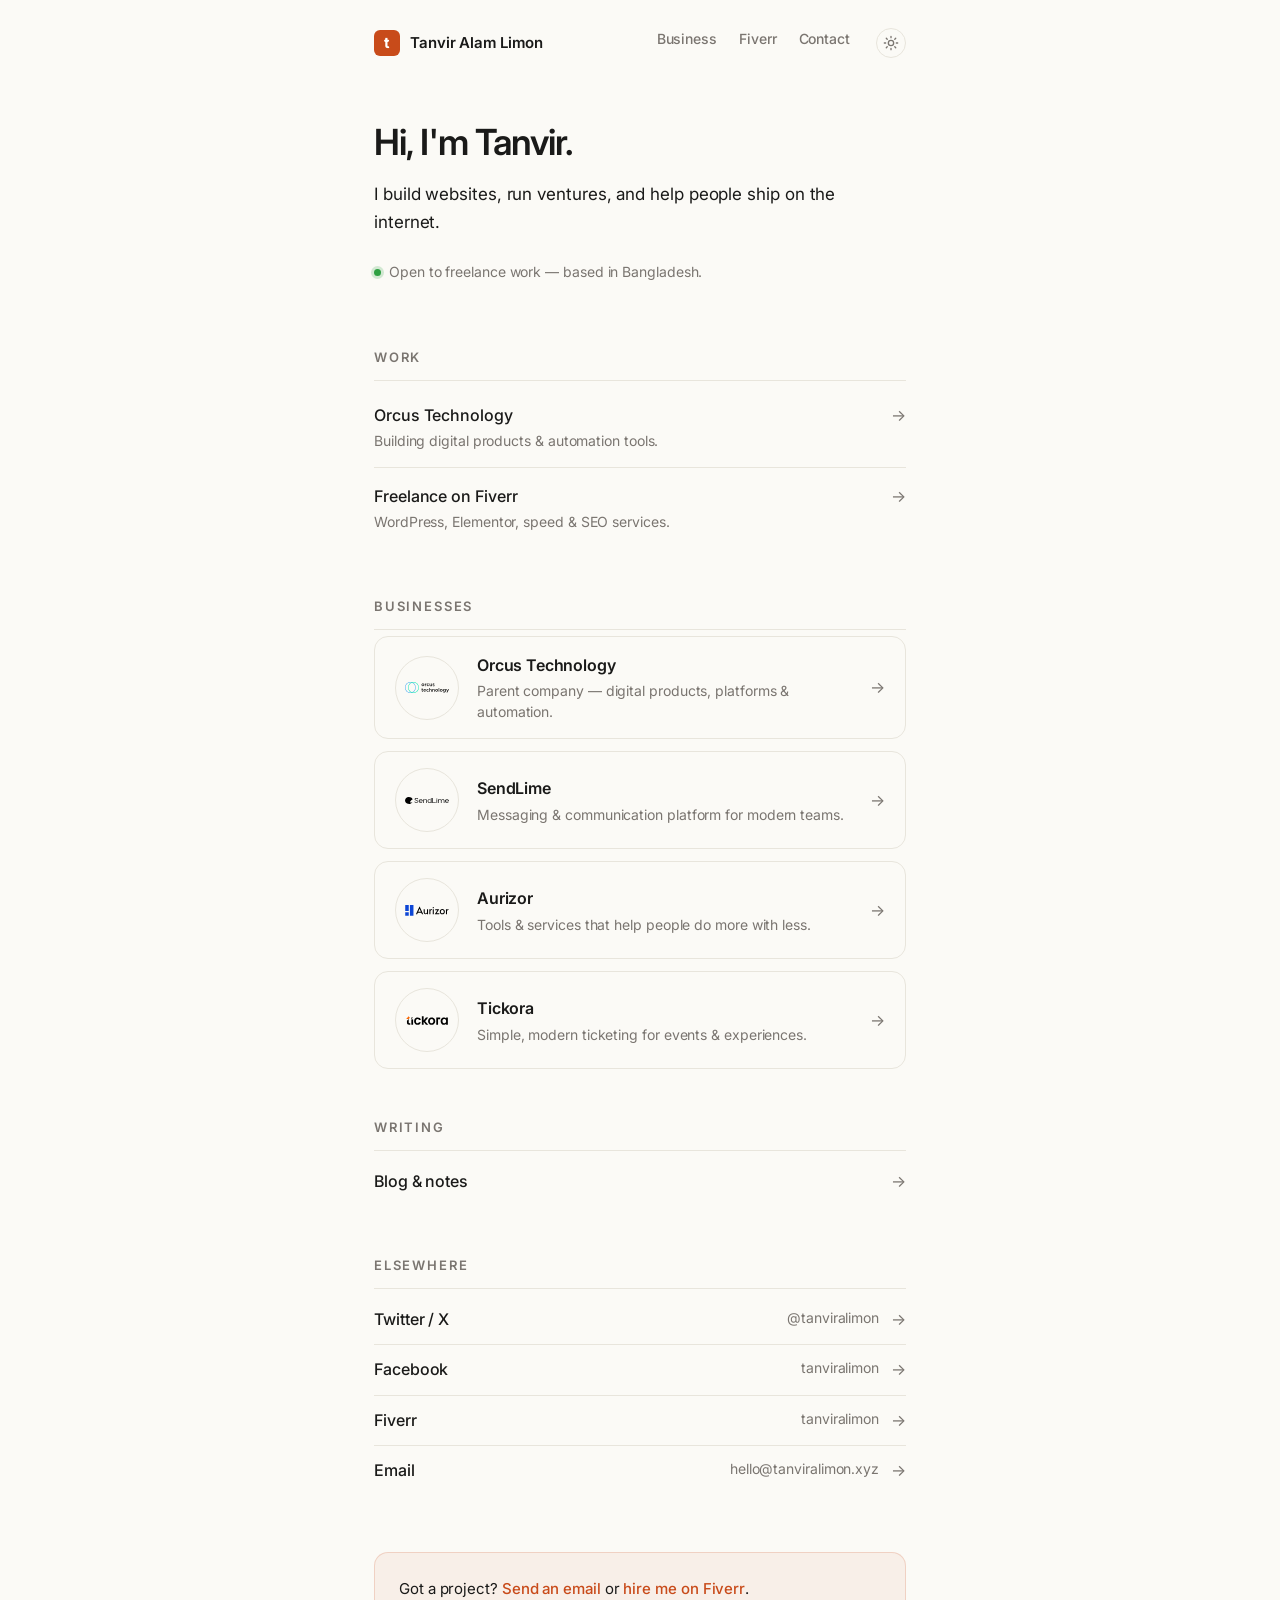
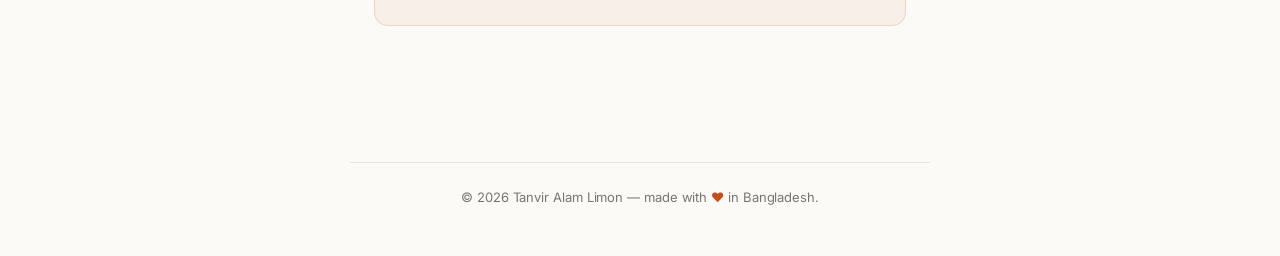
==== index.html @ c0e8fc4e "Personal portfolio site — static HTML for Vercel - Homepage with work, ventures (Orcus, SendLime, Au" ====
<!DOCTYPE html>
<html lang="en">
<head>
<meta charset="UTF-8" />
<meta name="viewport" content="width=device-width, initial-scale=1.0" />
<title>Tanvir Alam Limon</title>
<meta name="description" content="Tanvir Alam Limon — Entrepreneur, founder of Orcus Technology. Building digital ventures & automation for the web." />
<meta property="og:title" content="Tanvir Alam Limon" />
<meta property="og:description" content="Entrepreneur, tech enthusiast, and founder of Orcus Technology." />
<meta property="og:url" content="https://tanviralimon.xyz" />
<link rel="preconnect" href="https://fonts.googleapis.com">
<link rel="preconnect" href="https://fonts.gstatic.com" crossorigin>
<link href="https://fonts.googleapis.com/css2?family=Inter:wght@300;400;500;600;700&display=swap" rel="stylesheet">
<link rel="stylesheet" href="/styles.css" />
<script>
  (function(){
    var t = localStorage.getItem('theme');
    if (!t) t = window.matchMedia('(prefers-color-scheme: dark)').matches ? 'dark' : 'light';
    if (t === 'dark') document.documentElement.setAttribute('data-theme', 'dark');
  })();
</script>
</head>
<body>

<header class="topbar">
  <a href="/" class="topbar__logo">
    <span class="topbar__mark">t</span>
    Tanvir Alam Limon
  </a>
  <nav class="topbar__nav">
    <a href="/#business">Business</a>
    <a href="/fiverr">Fiverr</a>
    <a href="mailto:hello@tanviralimon.xyz">Contact</a>
    <button id="themeToggle" class="theme-toggle" aria-label="Toggle dark mode">
      <svg class="theme-toggle__sun" width="16" height="16" viewBox="0 0 24 24" fill="none" stroke="currentColor" stroke-width="2" stroke-linecap="round" stroke-linejoin="round"><circle cx="12" cy="12" r="4"/><path d="M12 2v2M12 20v2M4.93 4.93l1.41 1.41M17.66 17.66l1.41 1.41M2 12h2M20 12h2M4.93 19.07l1.41-1.41M17.66 6.34l1.41-1.41"/></svg>
      <svg class="theme-toggle__moon" width="16" height="16" viewBox="0 0 24 24" fill="none" stroke="currentColor" stroke-width="2" stroke-linecap="round" stroke-linejoin="round"><path d="M21 12.79A9 9 0 1 1 11.21 3 7 7 0 0 0 21 12.79z"/></svg>
    </button>
  </nav>
</header>

<main class="wrap">

  <section class="intro">
    <h1>Hi, I'm Tanvir.</h1>
    <p class="lede">I build websites, run ventures, and help people ship on the internet.</p>
    <p class="status">
      <span class="status__dot"></span>
      Open to freelance work — based in Bangladesh.
    </p>
  </section>

  <section class="block">
    <h2>Work</h2>
    <ul class="list">
      <li>
        <a href="https://orcustech.com" target="_blank" rel="noopener" class="row">
          <span class="row__main">Orcus Technology</span>
          <span class="row__arrow">→</span>
          <span class="row__note">Building digital products &amp; automation tools.</span>
        </a>
      </li>
      <li>
        <a href="/fiverr" class="row">
          <span class="row__main">Freelance on Fiverr</span>
          <span class="row__arrow">→</span>
          <span class="row__note">WordPress, Elementor, speed &amp; SEO services.</span>
        </a>
      </li>
    </ul>
  </section>

  <section id="business" class="block">
    <h2>Businesses</h2>
    <div class="ventures">

      <a href="https://orcustech.com" target="_blank" rel="noopener" class="venture" data-logo="dark">
        <div class="venture__logo">
          <img src="/logos/orcus.svg" alt="Orcus Technology" loading="lazy" />
        </div>
        <div class="venture__body">
          <h3>Orcus Technology</h3>
          <p class="venture__desc">Parent company — digital products, platforms &amp; automation.</p>
        </div>
        <span class="venture__arrow">→</span>
      </a>

      <a href="https://sendlime.com" target="_blank" rel="noopener" class="venture" data-logo="light">
        <div class="venture__logo">
          <img src="/logos/sendlime.svg" alt="SendLime" loading="lazy" />
        </div>
        <div class="venture__body">
          <h3>SendLime</h3>
          <p class="venture__desc">Messaging &amp; communication platform for modern teams.</p>
        </div>
        <span class="venture__arrow">→</span>
      </a>

      <a href="https://aurizor.com" target="_blank" rel="noopener" class="venture" data-logo="dark">
        <div class="venture__logo">
          <img src="/logos/aurizor.svg" alt="Aurizor" loading="lazy" />
        </div>
        <div class="venture__body">
          <h3>Aurizor</h3>
          <p class="venture__desc">Tools &amp; services that help people do more with less.</p>
        </div>
        <span class="venture__arrow">→</span>
      </a>

      <a href="https://www.tickora.app/" target="_blank" rel="noopener" class="venture" data-logo="light">
        <div class="venture__logo">
          <img src="/logos/tickora.svg" alt="Tickora" loading="lazy" />
        </div>
        <div class="venture__body">
          <h3>Tickora</h3>
          <p class="venture__desc">Simple, modern ticketing for events &amp; experiences.</p>
        </div>
        <span class="venture__arrow">→</span>
      </a>

    </div>
  </section>

  <section class="block">
    <h2>Writing</h2>
    <ul class="list list--compact">
      <li>
        <a href="https://tanviralimon.xyz/blog" target="_blank" rel="noopener" class="row row--small">
          <span class="row__main">Blog &amp; notes</span>
          <span class="row__arrow">→</span>
        </a>
      </li>
    </ul>
  </section>

  <section class="block">
    <h2>Elsewhere</h2>
    <ul class="list list--compact">
      <li>
        <a href="https://x.com/tanviralimon" target="_blank" rel="noopener" class="row row--two">
          <span class="row__main">Twitter / X</span>
          <span class="row__handle">@tanviralimon</span>
          <span class="row__arrow">→</span>
        </a>
      </li>
      <li>
        <a href="https://www.facebook.com/tanviralimon" target="_blank" rel="noopener" class="row row--two">
          <span class="row__main">Facebook</span>
          <span class="row__handle">tanviralimon</span>
          <span class="row__arrow">→</span>
        </a>
      </li>
      <li>
        <a href="https://www.fiverr.com/tanviralimon" target="_blank" rel="noopener" class="row row--two">
          <span class="row__main">Fiverr</span>
          <span class="row__handle">tanviralimon</span>
          <span class="row__arrow">→</span>
        </a>
      </li>
      <li>
        <a href="mailto:hello@tanviralimon.xyz" class="row row--two">
          <span class="row__main">Email</span>
          <span class="row__handle">hello@tanviralimon.xyz</span>
          <span class="row__arrow">→</span>
        </a>
      </li>
    </ul>
  </section>

  <section class="block block--hire">
    <p>
      Got a project? <a href="mailto:hello@tanviralimon.xyz">Send an email</a>
      or <a href="/fiverr">hire me on Fiverr</a>.
    </p>
  </section>

</main>

<footer class="foot">
  <p>© <span id="year"></span> Tanvir Alam Limon — made with <span class="heart">❤</span> in Bangladesh.</p>
</footer>

<script src="/script.js"></script>
</body>
</html>
---- styles.css ----
:root {
  --bg: #fbfaf6;
  --text: #1a1a19;
  --muted: #7a7570;
  --line: #e8e5dc;
  --accent: #c84b1a;
  --max: 580px;
}

html[data-theme="dark"] {
  --bg: #13120f;
  --text: #ededea;
  --muted: #8a8680;
  --line: #2a2824;
  --accent: #ff7a50;
}

body, .topbar, .venture, .reviews li, .block--hire, .theme-toggle, .venture__logo {
  transition: background-color 0.3s ease, color 0.3s ease, border-color 0.3s ease;
}

* { box-sizing: border-box; margin: 0; padding: 0; }

html { scroll-behavior: smooth; }

body {
  font-family: 'Inter', -apple-system, BlinkMacSystemFont, 'Segoe UI', sans-serif;
  background: var(--bg);
  color: var(--text);
  line-height: 1.6;
  font-size: 16px;
  font-weight: 400;
  -webkit-font-smoothing: antialiased;
  -moz-osx-font-smoothing: grayscale;
  letter-spacing: -0.005em;
}

a { color: var(--text); text-decoration: none; }

/* ============= TOP BAR ============= */
.topbar {
  max-width: var(--max);
  margin: 0 auto;
  padding: 28px 24px 0;
  display: flex;
  align-items: center;
  justify-content: space-between;
}

.topbar__logo {
  display: inline-flex; align-items: center; gap: 10px;
  font-weight: 600; font-size: 15px;
  color: var(--text);
}
.topbar__mark {
  width: 26px; height: 26px; border-radius: 6px;
  background: var(--accent);
  color: #fff; font-weight: 700; font-size: 15px;
  display: flex; align-items: center; justify-content: center;
  font-feature-settings: 'ss01';
}
.topbar__nav { display: flex; gap: 22px; }
.topbar__nav a {
  font-size: 14px; color: var(--muted); font-weight: 500;
  transition: color 0.2s ease;
}
.topbar__nav a:hover { color: var(--accent); }
.topbar__nav a.is-active { color: var(--text); }
.topbar__nav a.is-active::before {
  content: ''; display: inline-block;
  width: 4px; height: 4px; border-radius: 50%;
  background: var(--accent); margin-right: 6px;
  vertical-align: middle; transform: translateY(-1px);
}

/* ============= LAYOUT ============= */
.wrap {
  max-width: var(--max);
  margin: 0 auto;
  padding: 64px 24px 48px;
}

/* ============= INTRO ============= */
.intro { margin-bottom: 64px; }

.eyebrow {
  font-size: 13px; font-weight: 500;
  color: var(--accent);
  letter-spacing: 0.04em;
  margin-bottom: 14px;
  text-transform: uppercase;
}

h1 {
  font-size: 36px;
  font-weight: 600;
  letter-spacing: -0.025em;
  line-height: 1.15;
  margin-bottom: 18px;
}

.intro__cta { margin-top: 24px; }
.btn {
  display: inline-flex; align-items: center; gap: 6px;
  padding: 10px 18px;
  background: var(--text); color: var(--bg);
  border-radius: 8px;
  font-size: 14px; font-weight: 500;
  transition: transform 0.2s ease, background 0.2s ease;
}
.btn:hover { background: var(--accent); color: #fff; transform: translateY(-1px); }

.lede {
  font-size: 17px;
  color: var(--text);
  margin-bottom: 22px;
  line-height: 1.6;
  max-width: 48ch;
}

.status {
  display: inline-flex;
  align-items: center;
  gap: 8px;
  font-size: 14px;
  color: var(--muted);
}
.status__dot {
  width: 7px; height: 7px; border-radius: 50%;
  background: #2ea042;
  box-shadow: 0 0 0 3px rgba(46, 160, 66, 0.2);
  animation: pulse 2.4s ease-in-out infinite;
}
@keyframes pulse {
  0%, 100% { box-shadow: 0 0 0 3px rgba(46, 160, 66, 0.2); }
  50%      { box-shadow: 0 0 0 5px rgba(46, 160, 66, 0);   }
}

/* ============= BLOCKS ============= */
.block { margin-bottom: 48px; }

h2 {
  font-size: 13px;
  font-weight: 600;
  text-transform: uppercase;
  letter-spacing: 0.14em;
  color: var(--muted);
  margin-bottom: 6px;
  padding-bottom: 12px;
  border-bottom: 1px solid var(--line);
}

.list { list-style: none; }

.list li { border-bottom: 1px solid var(--line); }
.list li:last-child { border-bottom: 0; }

.row {
  display: grid;
  grid-template-columns: 1fr auto;
  grid-template-rows: auto auto;
  grid-template-areas:
    "main  arrow"
    "note  note";
  gap: 2px 12px;
  padding: 16px 0;
  color: var(--text);
  transition: color 0.2s ease, padding 0.25s ease;
}
.row:hover {
  color: var(--accent);
  padding-left: 8px;
}
.row__main {
  grid-area: main;
  font-weight: 500;
  font-size: 16px;
}
.row__note {
  grid-area: note;
  font-size: 14px;
  color: var(--muted);
  line-height: 1.45;
}
.row:hover .row__note { color: var(--muted); }
.row__arrow {
  grid-area: arrow;
  color: var(--muted);
  font-size: 16px;
  transition: transform 0.25s cubic-bezier(0.22,1,0.36,1), color 0.2s ease;
}
.row:hover .row__arrow {
  color: var(--accent);
  transform: translateX(5px);
}

/* compact row variant (no note) */
.row--small {
  grid-template-rows: auto;
  grid-template-areas: "main arrow";
  padding: 12px 0;
}

/* two-column row (label + handle) */
.row--two {
  grid-template-columns: 1fr auto auto;
  grid-template-rows: auto;
  grid-template-areas: "main handle arrow";
  padding: 12px 0;
  gap: 12px;
}
.row__handle {
  grid-area: handle;
  color: var(--muted);
  font-size: 14px;
  font-variant-numeric: tabular-nums;
}
.row:hover .row__handle { color: var(--muted); }

.list--compact li { border: 0; }
.list--compact li + li { border-top: 1px solid var(--line); }

/* ============= HIRE BLOCK ============= */
.block--hire {
  margin-top: 56px;
  padding: 24px;
  border-radius: 14px;
  background: rgba(200, 75, 26, 0.06);
  border: 1px solid rgba(200, 75, 26, 0.18);
}
html[data-theme="dark"] .block--hire {
  background: rgba(255, 122, 80, 0.06);
  border-color: rgba(255, 122, 80, 0.18);
}
.block--hire p {
  font-size: 15px;
  color: var(--text);
}
.block--hire a {
  color: var(--accent);
  font-weight: 500;
  border-bottom: 1px solid transparent;
  transition: border-color 0.2s ease;
}
.block--hire a:hover { border-bottom-color: var(--accent); }

/* ============= FOOTER ============= */
.foot {
  max-width: var(--max);
  margin: 40px auto 0;
  padding: 24px 24px 48px;
  border-top: 1px solid var(--line);
  font-size: 13px;
  color: var(--muted);
  text-align: center;
}
.heart { color: var(--accent); }

/* ============= RESPONSIVE ============= */
@media (max-width: 520px) {
  .topbar { padding: 22px 20px 0; }
  .wrap { padding: 48px 20px 36px; }
  .intro { margin-bottom: 52px; }
  h1 { font-size: 30px; }
  .block { margin-bottom: 40px; }
  .block--hire { padding: 20px; }
}

/* ============= SELECTION ============= */
::selection { background: var(--accent); color: #fff; }

/* ============= VENTURES GRID ============= */
.ventures {
  display: grid;
  grid-template-columns: 1fr;
  gap: 12px;
  margin-top: 4px;
}

.venture {
  display: grid;
  grid-template-columns: 64px 1fr auto;
  gap: 18px;
  align-items: center;
  padding: 16px 20px;
  border: 1px solid var(--line);
  border-radius: 14px;
  background: var(--bg);
  color: var(--text);
  transition: border-color 0.25s ease, background 0.25s ease, transform 0.25s ease;
}
.venture:hover {
  border-color: var(--accent);
  transform: translateY(-2px);
}

.venture__logo {
  width: 64px; height: 64px;
  border-radius: 50%;
  border: 1.5px solid var(--line);
  background: transparent;
  display: flex; align-items: center; justify-content: center;
  overflow: hidden;
  flex-shrink: 0;
  transition: border-color 0.25s ease;
}
.venture:hover .venture__logo {
  border-color: var(--accent);
}
.venture__logo img {
  width: 70%; height: 70%;
  object-fit: contain;
}
.venture__initials {
  font-weight: 600; font-size: 18px;
  color: var(--muted);
  letter-spacing: -0.02em;
}

.venture__logo img {
  transition: filter 0.3s ease;
}
/* dark logos (black text) → invert in dark mode so they become white */
html[data-theme="dark"] .venture[data-logo="dark"] .venture__logo img {
  filter: invert(1) hue-rotate(180deg);
}
/* light logos (white text) → invert in light mode so they become dark */
html:not([data-theme="dark"]) .venture[data-logo="light"] .venture__logo img {
  filter: invert(1) hue-rotate(180deg);
}

.venture__body h3 {
  font-size: 16px; font-weight: 600;
  letter-spacing: -0.01em;
  margin-bottom: 2px;
}
.venture__role {
  font-size: 12px;
  color: var(--accent);
  font-weight: 500;
  letter-spacing: 0.02em;
  margin-bottom: 4px;
}
.venture__desc {
  font-size: 14px; color: var(--muted);
  line-height: 1.5;
}
.venture--dead { cursor: default; }
.venture--dead:hover { padding-left: 18px; background: var(--bg); }
.venture__arrow {
  color: var(--muted); font-size: 16px;
  transition: transform 0.25s cubic-bezier(0.22,1,0.36,1), color 0.2s ease;
}
.venture:hover .venture__arrow {
  color: var(--accent);
  transform: translateX(4px);
}

/* ============= FIVERR SERVICE ROWS ============= */
.row--service {
  grid-template-columns: 1fr auto auto;
  grid-template-areas:
    "main  price  arrow"
    "note  note   note"
    "tags  tags   tags";
  gap: 4px 12px;
}
.row__price {
  grid-area: price;
  font-weight: 600;
  color: var(--accent);
  font-size: 14px;
  font-variant-numeric: tabular-nums;
}
.row__tags {
  grid-area: tags;
  display: flex; flex-wrap: wrap; gap: 6px;
  margin-top: 8px;
}
.row__tags span {
  font-size: 11px;
  padding: 2px 8px;
  border-radius: 999px;
  background: var(--line);
  color: var(--muted);
  font-weight: 500;
}

/* ============= REVIEWS (fiverr page) ============= */
.reviews {
  list-style: none;
  display: grid; gap: 14px;
  margin-top: 4px;
}
.reviews li {
  padding: 18px 20px;
  border: 1px solid var(--line);
  border-radius: 12px;
  background: var(--bg);
}
.reviews__text {
  font-size: 15px;
  margin-bottom: 10px;
  line-height: 1.55;
}
.reviews__author {
  font-size: 13px;
  color: var(--muted);
  display: flex; justify-content: space-between; align-items: center;
}
.reviews__author span { color: var(--accent); letter-spacing: 1px; }

/* ============= THEME TOGGLE ============= */
.theme-toggle {
  width: 30px; height: 30px;
  border-radius: 50%;
  border: 1px solid var(--line);
  background: transparent;
  color: var(--muted);
  cursor: pointer;
  display: inline-flex; align-items: center; justify-content: center;
  padding: 0; margin-left: 4px;
  transition: color 0.2s ease, border-color 0.2s ease, transform 0.3s ease;
}
.theme-toggle:hover {
  color: var(--accent);
  border-color: var(--accent);
  transform: rotate(20deg);
}
.theme-toggle__moon { display: none; }
html[data-theme="dark"] .theme-toggle__sun { display: none; }
html[data-theme="dark"] .theme-toggle__moon { display: block; }

/* ============= REDUCED MOTION ============= */
@media (prefers-reduced-motion: reduce) {
  *, *::before, *::after {
    animation-duration: 0.01ms !important;
    transition-duration: 0.01ms !important;
  }
}
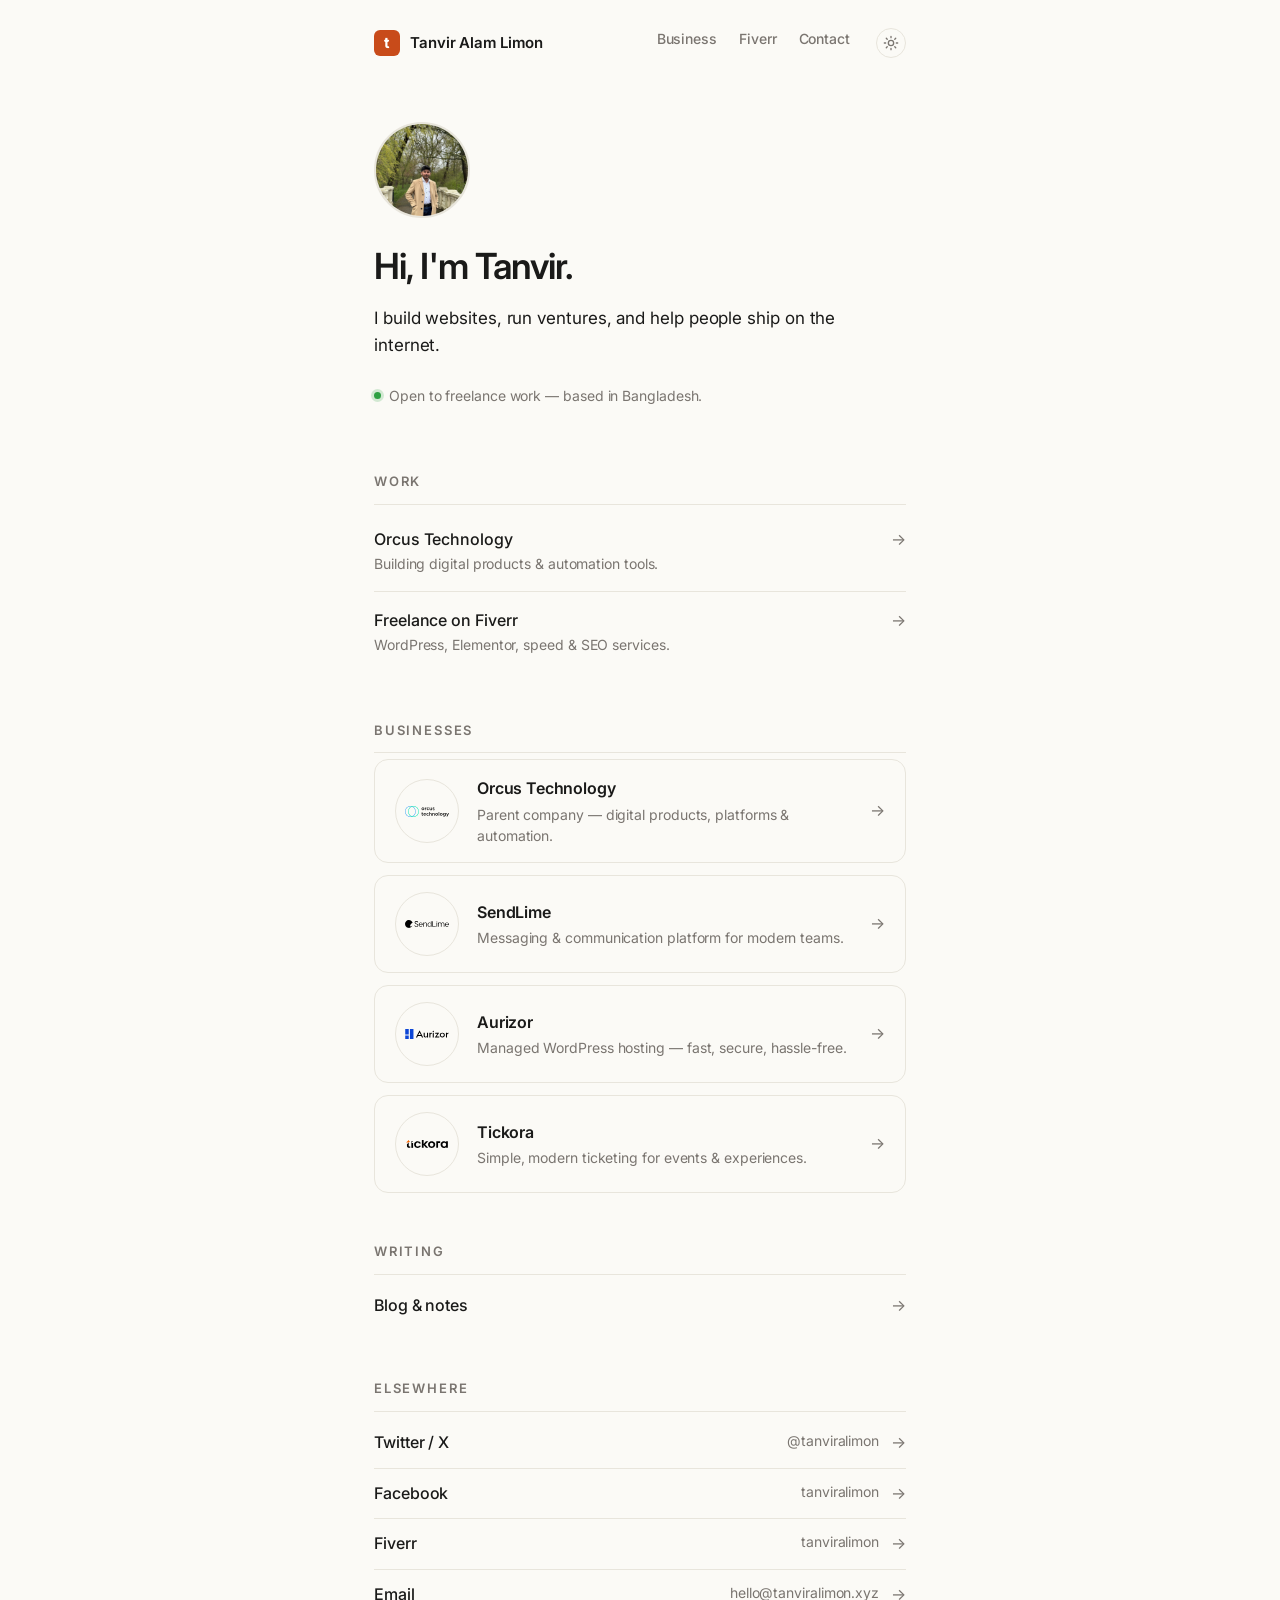
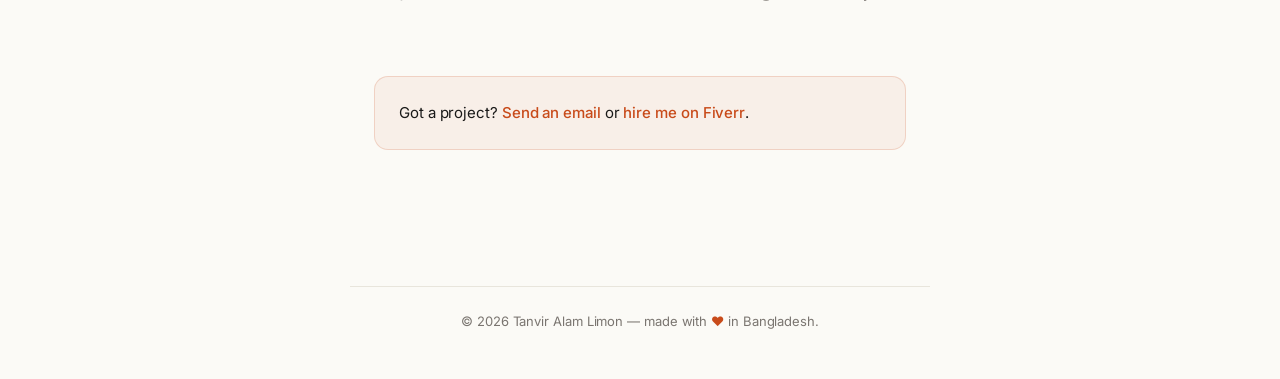
==== commit 9d60aa47: "Add profile photo to hero and update Aurizor description" ====
--- a/index.html
+++ b/index.html
@@ -41,6 +41,7 @@
 <main class="wrap">
 
   <section class="intro">
+    <img src="/photo.jpg" alt="Tanvir Alam Limon" class="avatar" width="96" height="96" />
     <h1>Hi, I'm Tanvir.</h1>
     <p class="lede">I build websites, run ventures, and help people ship on the internet.</p>
     <p class="status">
@@ -101,7 +102,7 @@
         </div>
         <div class="venture__body">
           <h3>Aurizor</h3>
-          <p class="venture__desc">Tools &amp; services that help people do more with less.</p>
+          <p class="venture__desc">Managed WordPress hosting — fast, secure, hassle-free.</p>
         </div>
         <span class="venture__arrow">→</span>
       </a>
--- a/styles.css
+++ b/styles.css
@@ -82,6 +82,16 @@
 
 /* ============= INTRO ============= */
 .intro { margin-bottom: 64px; }
+
+.avatar {
+  width: 96px; height: 96px;
+  border-radius: 50%;
+  object-fit: cover;
+  border: 2px solid var(--line);
+  margin-bottom: 20px;
+  transition: border-color 0.3s ease;
+}
+.avatar:hover { border-color: var(--accent); }
 
 .eyebrow {
   font-size: 13px; font-weight: 500;
